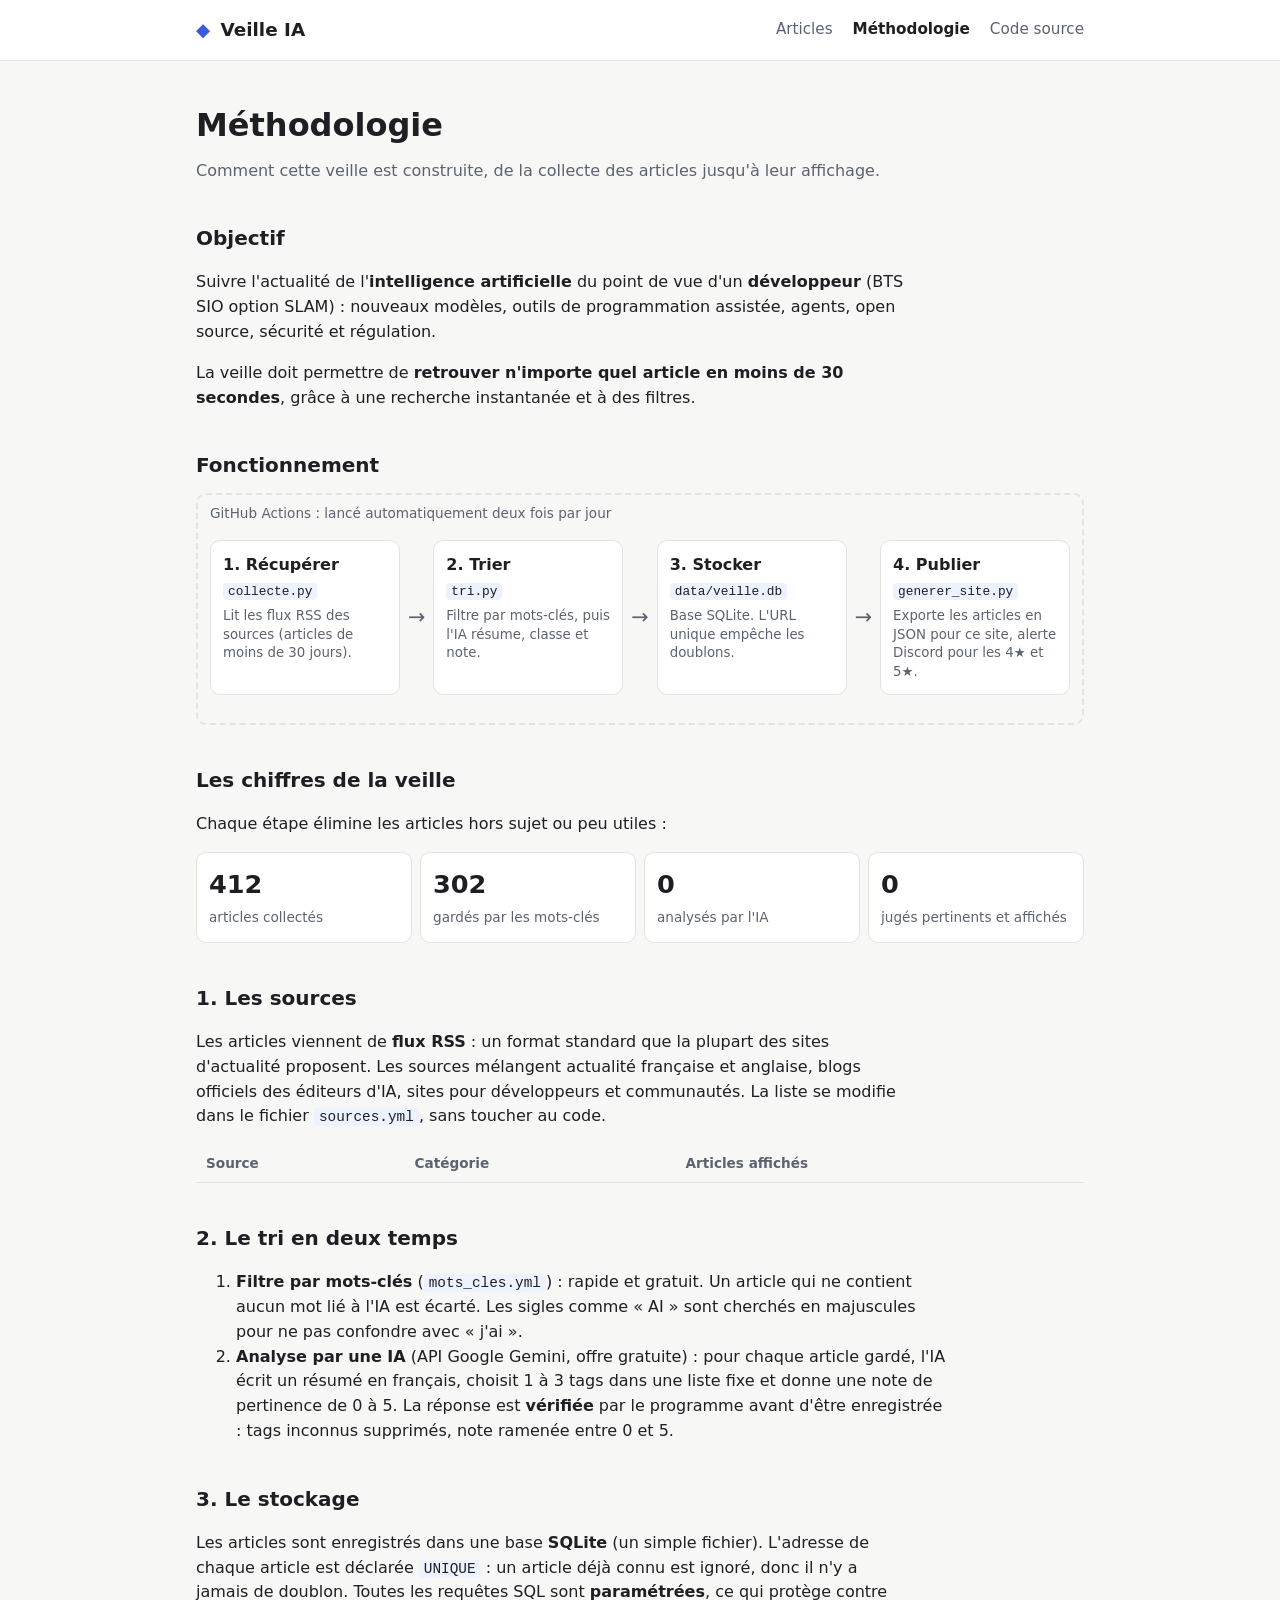
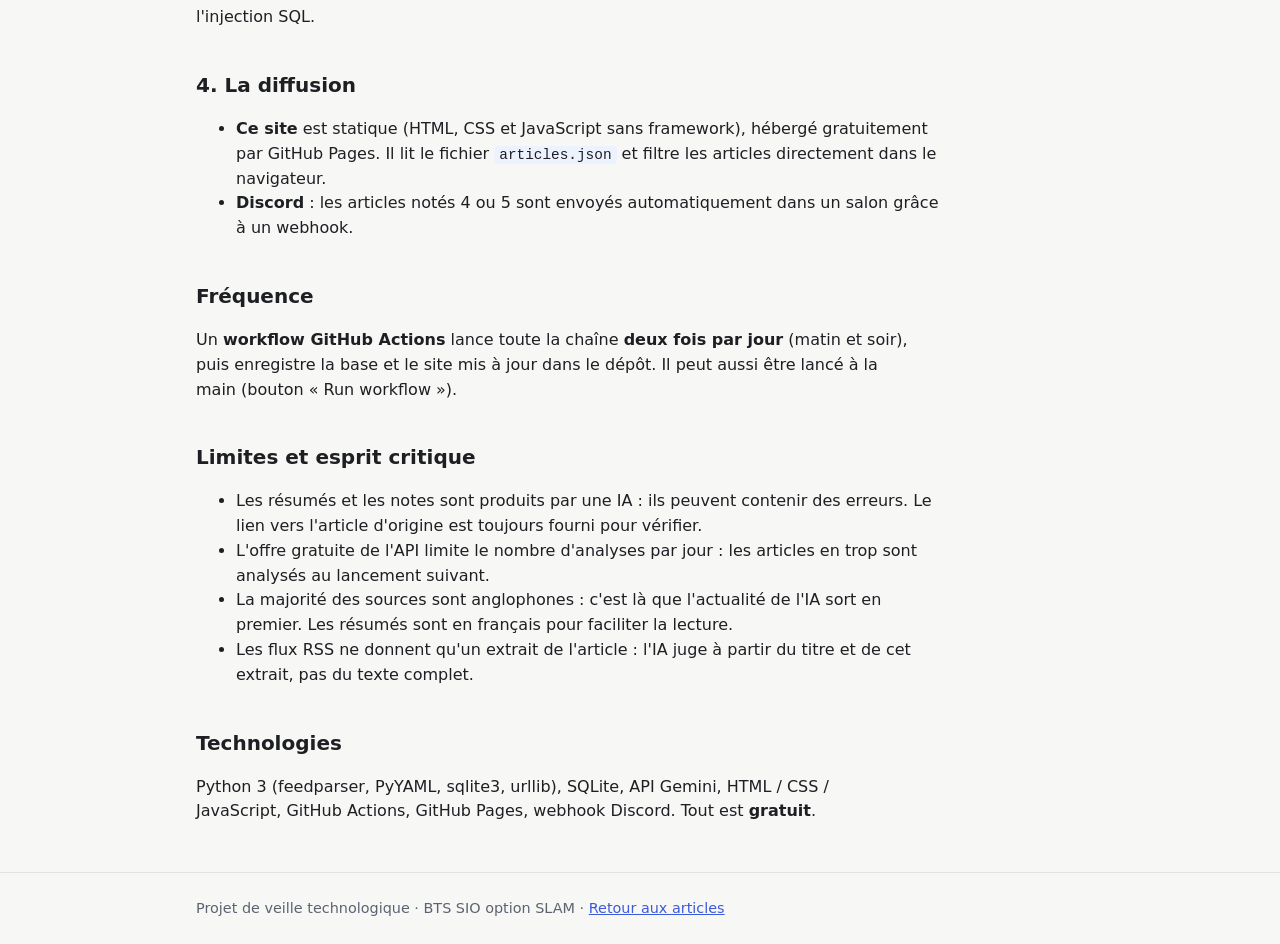
==== docs/methodologie.html @ b0c6fc41 "Étape 3 : site web statique avec recherche instantanée Co-Authored-By: Claude Opus 5.5 <noreply@anth" ====
<!DOCTYPE html>
<html lang="fr">
<head>
    <meta charset="utf-8">
    <meta name="viewport" content="width=device-width, initial-scale=1">
    <title>Méthodologie · Veille IA</title>
    <meta name="description" content="Comment fonctionne la veille IA : sources, tri, IA, automatisation.">
    <link rel="stylesheet" href="style.css">
</head>
<body>

    <header class="entete">
        <div class="conteneur entete-contenu">
            <a href="index.html" class="logo">
                <span class="logo-icone" aria-hidden="true">◆</span>
                Veille IA
            </a>
            <nav class="menu">
                <a href="index.html">Articles</a>
                <a href="methodologie.html" aria-current="page">Méthodologie</a>
                <a href="https://github.com/mohamed-ali-akir/veille-ia">Code source</a>
            </nav>
        </div>
    </header>

    <main class="conteneur page-texte">

        <h1>Méthodologie</h1>
        <p class="intro-texte">
            Comment cette veille est construite, de la collecte des articles jusqu'à leur affichage.
        </p>

        <!-- ========== OBJECTIF ========== -->
        <h2>Objectif</h2>
        <p>
            Suivre l'actualité de l'<strong>intelligence artificielle</strong> du point de vue
            d'un <strong>développeur</strong> (BTS SIO option SLAM) : nouveaux modèles, outils
            de programmation assistée, agents, open source, sécurité et régulation.
        </p>
        <p>
            La veille doit permettre de <strong>retrouver n'importe quel article en moins de
            30 secondes</strong>, grâce à une recherche instantanée et à des filtres.
        </p>

        <!-- ========== SCHÉMA ========== -->
        <h2>Fonctionnement</h2>
        <div class="schema-cadre">
            <div class="schema-cadre-titre">GitHub Actions : lancé automatiquement deux fois par jour</div>
            <div class="schema">
                <div class="schema-etape">
                    <strong>1. Récupérer</strong>
                    <code>collecte.py</code>
                    <small>Lit les flux RSS des sources (articles de moins de 30 jours).</small>
                </div>
                <div class="schema-fleche" aria-hidden="true">→</div>
                <div class="schema-etape">
                    <strong>2. Trier</strong>
                    <code>tri.py</code>
                    <small>Filtre par mots-clés, puis l'IA résume, classe et note.</small>
                </div>
                <div class="schema-fleche" aria-hidden="true">→</div>
                <div class="schema-etape">
                    <strong>3. Stocker</strong>
                    <code>data/veille.db</code>
                    <small>Base SQLite. L'URL unique empêche les doublons.</small>
                </div>
                <div class="schema-fleche" aria-hidden="true">→</div>
                <div class="schema-etape">
                    <strong>4. Publier</strong>
                    <code>generer_site.py</code>
                    <small>Exporte les articles en JSON pour ce site, alerte Discord pour les 4★ et 5★.</small>
                </div>
            </div>
        </div>

        <!-- ========== ENTONNOIR (rempli par le script en bas de page) ========== -->
        <h2>Les chiffres de la veille</h2>
        <p>Chaque étape élimine les articles hors sujet ou peu utiles :</p>
        <div class="entonnoir">
            <div><strong id="stat-collectes">–</strong><span>articles collectés</span></div>
            <div><strong id="stat-gardes">–</strong><span>gardés par les mots-clés</span></div>
            <div><strong id="stat-analyses">–</strong><span>analysés par l'IA</span></div>
            <div><strong id="stat-affiches">–</strong><span>jugés pertinents et affichés</span></div>
        </div>

        <!-- ========== DÉTAIL DES ÉTAPES ========== -->
        <h2>1. Les sources</h2>
        <p>
            Les articles viennent de <strong>flux RSS</strong> : un format standard que la
            plupart des sites d'actualité proposent. Les sources mélangent actualité française
            et anglaise, blogs officiels des éditeurs d'IA, sites pour développeurs et
            communautés. La liste se modifie dans le fichier <code>sources.yml</code>, sans
            toucher au code.
        </p>
        <div class="tableau-defilant">
            <table>
                <thead><tr><th>Source</th><th>Catégorie</th><th class="nombre">Articles affichés</th></tr></thead>
                <tbody id="tableau-sources"></tbody>
            </table>
        </div>

        <h2>2. Le tri en deux temps</h2>
        <ol>
            <li>
                <strong>Filtre par mots-clés</strong> (<code>mots_cles.yml</code>) : rapide et
                gratuit. Un article qui ne contient aucun mot lié à l'IA est écarté. Les sigles
                comme « AI » sont cherchés en majuscules pour ne pas confondre avec « j'ai ».
            </li>
            <li>
                <strong>Analyse par une IA</strong> (API Google Gemini, offre gratuite) : pour
                chaque article gardé, l'IA écrit un résumé en français, choisit 1 à 3 tags dans
                une liste fixe et donne une note de pertinence de 0 à 5. La réponse est
                <strong>vérifiée</strong> par le programme avant d'être enregistrée : tags
                inconnus supprimés, note ramenée entre 0 et 5.
            </li>
        </ol>

        <h2>3. Le stockage</h2>
        <p>
            Les articles sont enregistrés dans une base <strong>SQLite</strong> (un simple
            fichier). L'adresse de chaque article est déclarée <code>UNIQUE</code> : un article
            déjà connu est ignoré, donc il n'y a jamais de doublon. Toutes les requêtes SQL sont
            <strong>paramétrées</strong>, ce qui protège contre l'injection SQL.
        </p>

        <h2>4. La diffusion</h2>
        <ul>
            <li>
                <strong>Ce site</strong> est statique (HTML, CSS et JavaScript sans framework),
                hébergé gratuitement par GitHub Pages. Il lit le fichier
                <code>articles.json</code> et filtre les articles directement dans le navigateur.
            </li>
            <li>
                <strong>Discord</strong> : les articles notés 4 ou 5 sont envoyés
                automatiquement dans un salon grâce à un webhook.
            </li>
        </ul>

        <h2>Fréquence</h2>
        <p>
            Un <strong>workflow GitHub Actions</strong> lance toute la chaîne
            <strong>deux fois par jour</strong> (matin et soir), puis enregistre la base et le
            site mis à jour dans le dépôt. Il peut aussi être lancé à la main (bouton
            « Run workflow »).
        </p>

        <h2>Limites et esprit critique</h2>
        <ul>
            <li>
                Les résumés et les notes sont produits par une IA : ils peuvent contenir des
                erreurs. Le lien vers l'article d'origine est toujours fourni pour vérifier.
            </li>
            <li>
                L'offre gratuite de l'API limite le nombre d'analyses par jour : les articles en
                trop sont analysés au lancement suivant.
            </li>
            <li>
                La majorité des sources sont anglophones : c'est là que l'actualité de l'IA sort
                en premier. Les résumés sont en français pour faciliter la lecture.
            </li>
            <li>
                Les flux RSS ne donnent qu'un extrait de l'article : l'IA juge à partir du titre
                et de cet extrait, pas du texte complet.
            </li>
        </ul>

        <h2>Technologies</h2>
        <p>
            Python 3 (feedparser, PyYAML, sqlite3, urllib), SQLite, API Gemini, HTML / CSS /
            JavaScript, GitHub Actions, GitHub Pages, webhook Discord. Tout est
            <strong>gratuit</strong>.
        </p>

    </main>

    <footer class="pied">
        <div class="conteneur">
            Projet de veille technologique · BTS SIO option SLAM ·
            <a href="index.html">Retour aux articles</a>
        </div>
    </footer>

    <script>
        // Remplit les chiffres et le tableau des sources à partir de articles.json
        fetch("articles.json")
            .then(reponse => reponse.json())
            .then(donnees => {
                const stats = donnees.statistiques;
                document.getElementById("stat-collectes").textContent = stats.collectes;
                document.getElementById("stat-gardes").textContent = stats.gardes_mots_cles;
                document.getElementById("stat-analyses").textContent = stats.analyses_ia;
                document.getElementById("stat-affiches").textContent = stats.affiches;

                // Compte les articles affichés de chaque source
                const sources = {};
                for (const article of donnees.articles) {
                    if (!sources[article.source]) {
                        sources[article.source] = { categorie: article.categorie, nombre: 0 };
                    }
                    sources[article.source].nombre++;
                }

                const tableau = document.getElementById("tableau-sources");
                const noms = Object.keys(sources).sort((a, b) => sources[b].nombre - sources[a].nombre);
                for (const nom of noms) {
                    const ligne = document.createElement("tr");
                    for (const [texte, classe] of [[nom, ""], [sources[nom].categorie, ""], [sources[nom].nombre, "nombre"]]) {
                        const cellule = document.createElement("td");
                        cellule.textContent = texte;
                        cellule.className = classe;
                        ligne.appendChild(cellule);
                    }
                    tableau.appendChild(ligne);
                }
            });
    </script>
</body>
</html>
---- docs/style.css ----
/* =============================================================
   STYLE DU SITE DE VEILLE
   Les couleurs sont des "variables CSS" (--nom) définies une
   seule fois : le mode sombre n'a qu'à changer leurs valeurs.
   ============================================================= */

:root {
    --fond: #f7f7f5;
    --surface: #ffffff;
    --texte: #1d1f23;
    --texte-doux: #5c6370;
    --bordure: #e3e3df;
    --accent: #3b5bdb;
    --accent-doux: #edf2ff;
    --etoile: #e8590c;
    --marque: #fff3bf;
    --rayon: 10px;
    --ombre: 0 1px 2px rgba(0, 0, 0, 0.05);
}

/* Mode sombre automatique si l'ordinateur ou le téléphone est en sombre */
@media (prefers-color-scheme: dark) {
    :root {
        --fond: #141518;
        --surface: #1c1e22;
        --texte: #e8e9eb;
        --texte-doux: #9aa0aa;
        --bordure: #2c2f35;
        --accent: #8ea6ff;
        --accent-doux: #232a44;
        --etoile: #ff922b;
        --marque: #5c4a00;
        --ombre: none;
    }
}

* { box-sizing: border-box; }

body {
    margin: 0;
    background: var(--fond);
    color: var(--texte);
    font-family: system-ui, -apple-system, "Segoe UI", Roboto, sans-serif;
    font-size: 16px;
    line-height: 1.55;
}

a { color: var(--accent); }

.conteneur {
    max-width: 920px;
    margin: 0 auto;
    padding: 0 16px;
}

/* ---------- En-tête ---------- */

.entete {
    background: var(--surface);
    border-bottom: 1px solid var(--bordure);
}

.entete-contenu {
    display: flex;
    align-items: center;
    justify-content: space-between;
    flex-wrap: wrap;
    gap: 8px 24px;
    min-height: 60px;
}

.logo {
    font-weight: 700;
    font-size: 1.15rem;
    color: var(--texte);
    text-decoration: none;
}

.logo-icone { color: var(--accent); margin-right: 4px; }

.menu { display: flex; gap: 20px; flex-wrap: wrap; }

.menu a {
    color: var(--texte-doux);
    text-decoration: none;
    font-size: 0.95rem;
    padding: 6px 0;
}

.menu a:hover, .menu a[aria-current="page"] { color: var(--texte); }
.menu a[aria-current="page"] { font-weight: 600; }

/* ---------- Présentation ---------- */

.intro { padding: 40px 0 8px; }

.intro h1 {
    font-size: clamp(1.5rem, 4vw, 2.1rem);
    line-height: 1.2;
    margin: 0 0 10px;
    letter-spacing: -0.01em;
    max-width: 22ch;
}

.intro-texte { color: var(--texte-doux); margin: 0; }
.infos-maj { display: block; font-size: 0.9rem; margin-top: 4px; }

/* ---------- Recherche ---------- */

.recherche { padding: 24px 0 8px; }

.barre { position: relative; }

.barre input {
    width: 100%;
    font: inherit;
    font-size: 1.15rem;
    padding: 14px 48px 14px 46px;
    border: 2px solid var(--bordure);
    border-radius: var(--rayon);
    background: var(--surface);
    color: var(--texte);
    outline: none;
    transition: border-color 0.15s;
}

.barre input:focus { border-color: var(--accent); }

/* On cache le raccourci "/" dès que du texte est tapé */
.barre input:not(:placeholder-shown) + .barre-raccourci { display: none; }

.barre-loupe {
    position: absolute;
    left: 16px;
    top: 50%;
    transform: translateY(-50%);
    font-size: 1.4rem;
    color: var(--texte-doux);
    pointer-events: none;
}

.barre-raccourci {
    position: absolute;
    right: 14px;
    top: 50%;
    transform: translateY(-50%);
    font-family: inherit;
    font-size: 0.8rem;
    color: var(--texte-doux);
    border: 1px solid var(--bordure);
    border-radius: 5px;
    padding: 1px 7px;
}

.filtres {
    display: grid;
    grid-template-columns: repeat(4, minmax(0, 1fr));
    gap: 12px;
    margin-top: 14px;
}

.filtres label {
    display: flex;
    flex-direction: column;
    gap: 4px;
    font-size: 0.8rem;
    color: var(--texte-doux);
}

.filtres select {
    font: inherit;
    font-size: 0.95rem;
    padding: 8px 10px;
    border: 1px solid var(--bordure);
    border-radius: 8px;
    background: var(--surface);
    color: var(--texte);
    width: 100%;
}

/* ---------- Tags ---------- */

.tags-filtre {
    display: flex;
    flex-wrap: wrap;
    gap: 8px;
    margin-top: 16px;
}

.tag {
    font: inherit;
    font-size: 0.82rem;
    padding: 3px 11px;
    border-radius: 999px;
    border: 1px solid var(--bordure);
    background: var(--surface);
    color: var(--texte);
    cursor: pointer;
    white-space: nowrap;
}

.tag:hover { border-color: var(--accent); }

.tag[aria-pressed="true"] {
    background: var(--accent);
    border-color: var(--accent);
    color: var(--surface);
}

.tag-nombre { opacity: 0.6; margin-left: 4px; }

/* ---------- Titres de section ---------- */

.titre-section {
    font-size: 0.85rem;
    text-transform: uppercase;
    letter-spacing: 0.06em;
    color: var(--texte-doux);
    margin: 0;
}

.resultats-entete {
    display: flex;
    align-items: baseline;
    justify-content: space-between;
    margin: 28px 0 12px;
}

.lien-bouton {
    font: inherit;
    font-size: 0.9rem;
    background: none;
    border: none;
    color: var(--accent);
    cursor: pointer;
    padding: 0;
}

/* ---------- À la une ---------- */

.a-la-une { margin-top: 28px; }
.a-la-une .titre-section { margin-bottom: 12px; }

.grille-une {
    display: grid;
    grid-template-columns: repeat(auto-fit, minmax(260px, 1fr));
    gap: 12px;
}

.grille-une .article { border-top: 3px solid var(--etoile); }
.grille-une .article-resume { display: -webkit-box; -webkit-line-clamp: 4; -webkit-box-orient: vertical; overflow: hidden; }

/* ---------- Articles ---------- */

.liste { display: flex; flex-direction: column; gap: 12px; }

.article {
    background: var(--surface);
    border: 1px solid var(--bordure);
    border-radius: var(--rayon);
    padding: 16px 18px;
    box-shadow: var(--ombre);
}

.article-meta {
    display: flex;
    flex-wrap: wrap;
    align-items: center;
    gap: 4px 10px;
    font-size: 0.85rem;
    color: var(--texte-doux);
}

.etoiles { color: var(--etoile); letter-spacing: 1px; }

.badge-nouveau {
    font-size: 0.72rem;
    font-weight: 700;
    text-transform: uppercase;
    letter-spacing: 0.04em;
    color: var(--accent);
    background: var(--accent-doux);
    padding: 1px 7px;
    border-radius: 4px;
}

.article-titre {
    font-size: 1.1rem;
    line-height: 1.35;
    margin: 6px 0 6px;
}

.article-titre a { color: var(--texte); text-decoration: none; }
.article-titre a:hover { color: var(--accent); text-decoration: underline; }

.article-resume { margin: 0 0 10px; color: var(--texte); }

.article-tags { display: flex; flex-wrap: wrap; gap: 6px; }
.article-tags .tag { font-size: 0.76rem; padding: 1px 9px; }

mark { background: var(--marque); color: inherit; border-radius: 2px; padding: 0 1px; }

.vide {
    text-align: center;
    color: var(--texte-doux);
    padding: 40px 16px;
    border: 1px dashed var(--bordure);
    border-radius: var(--rayon);
}

.bouton-plus {
    display: block;
    width: 100%;
    margin: 16px 0 0;
    padding: 12px;
    font: inherit;
    border: 1px solid var(--bordure);
    border-radius: var(--rayon);
    background: var(--surface);
    color: var(--texte);
    cursor: pointer;
}

.bouton-plus:hover { border-color: var(--accent); }

/* ---------- Pied de page ---------- */

.pied {
    margin-top: 48px;
    padding: 24px 0;
    border-top: 1px solid var(--bordure);
    color: var(--texte-doux);
    font-size: 0.9rem;
}

/* ---------- Page Méthodologie ---------- */

.page-texte h1 { font-size: clamp(1.5rem, 4vw, 2rem); margin: 40px 0 8px; }
.page-texte h2 { font-size: 1.25rem; margin: 40px 0 12px; }
.page-texte p, .page-texte li { max-width: 70ch; }
.page-texte code { background: var(--accent-doux); padding: 1px 5px; border-radius: 4px; font-size: 0.9em; }

.schema {
    display: flex;
    flex-wrap: wrap;
    align-items: stretch;
    gap: 8px;
    margin: 16px 0;
}

.schema-etape {
    flex: 1 1 140px;
    background: var(--surface);
    border: 1px solid var(--bordure);
    border-radius: var(--rayon);
    padding: 12px;
}

.schema-etape strong { display: block; }
.schema-etape code { font-size: 0.8rem; }
.schema-etape small { display: block; color: var(--texte-doux); margin-top: 4px; line-height: 1.4; }
.schema-fleche { align-self: center; color: var(--texte-doux); font-size: 1.3rem; }

.schema-cadre {
    border: 2px dashed var(--bordure);
    border-radius: var(--rayon);
    padding: 8px 12px 12px;
}

.schema-cadre-titre { font-size: 0.85rem; color: var(--texte-doux); }

.entonnoir { display: grid; grid-template-columns: repeat(4, 1fr); gap: 8px; margin: 16px 0; }

.entonnoir div {
    background: var(--surface);
    border: 1px solid var(--bordure);
    border-radius: var(--rayon);
    padding: 12px;
}

.entonnoir strong { display: block; font-size: 1.6rem; font-variant-numeric: tabular-nums; }
.entonnoir span { font-size: 0.85rem; color: var(--texte-doux); }

table { width: 100%; border-collapse: collapse; font-size: 0.95rem; }
th, td { text-align: left; padding: 8px 10px; border-bottom: 1px solid var(--bordure); }
th { color: var(--texte-doux); font-weight: 600; font-size: 0.85rem; }
td.nombre { text-align: right; font-variant-numeric: tabular-nums; }
.tableau-defilant { overflow-x: auto; }

/* ---------- Téléphone ---------- */

@media (max-width: 640px) {
    .filtres { grid-template-columns: repeat(2, minmax(0, 1fr)); }
    .barre-raccourci { display: none; }
    .barre input { padding-right: 16px; }
    .entonnoir { grid-template-columns: 1fr 1fr; }
    .schema { flex-direction: column; }
    .schema-fleche { transform: rotate(90deg); }
}
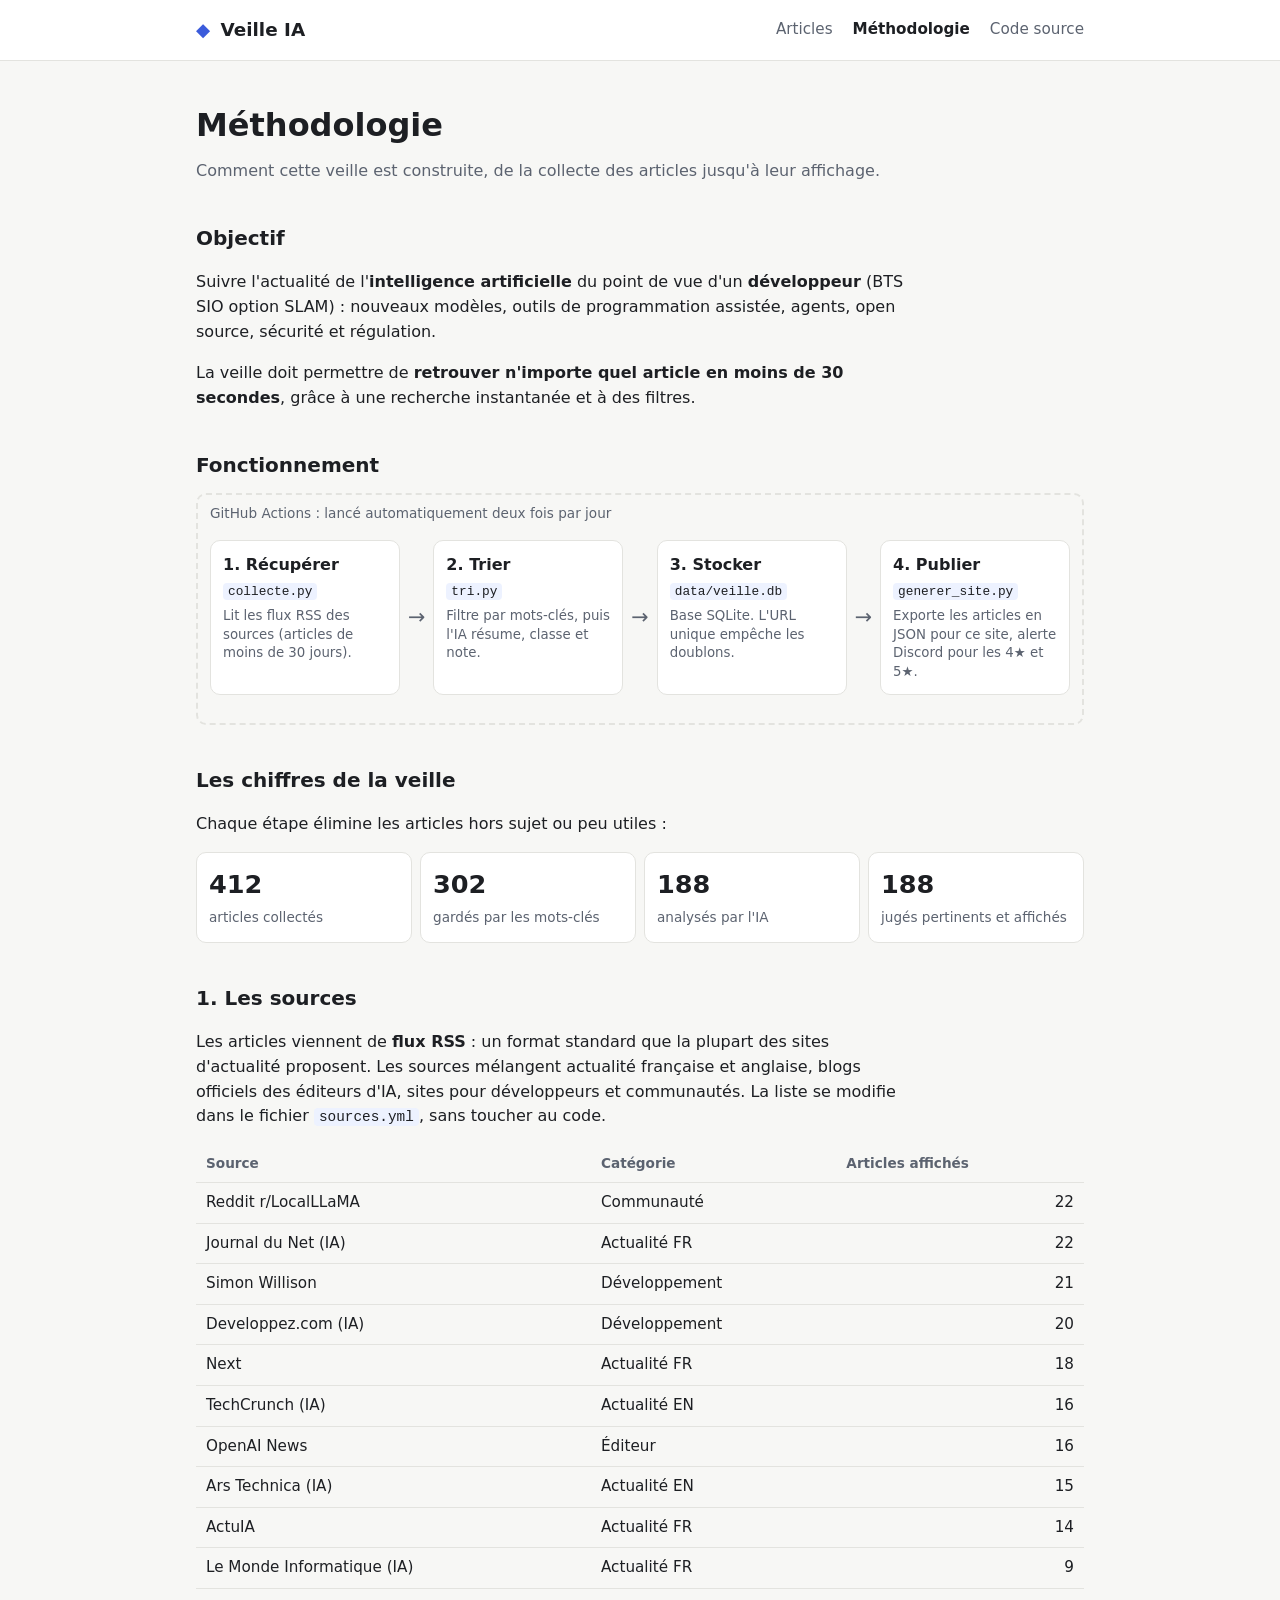
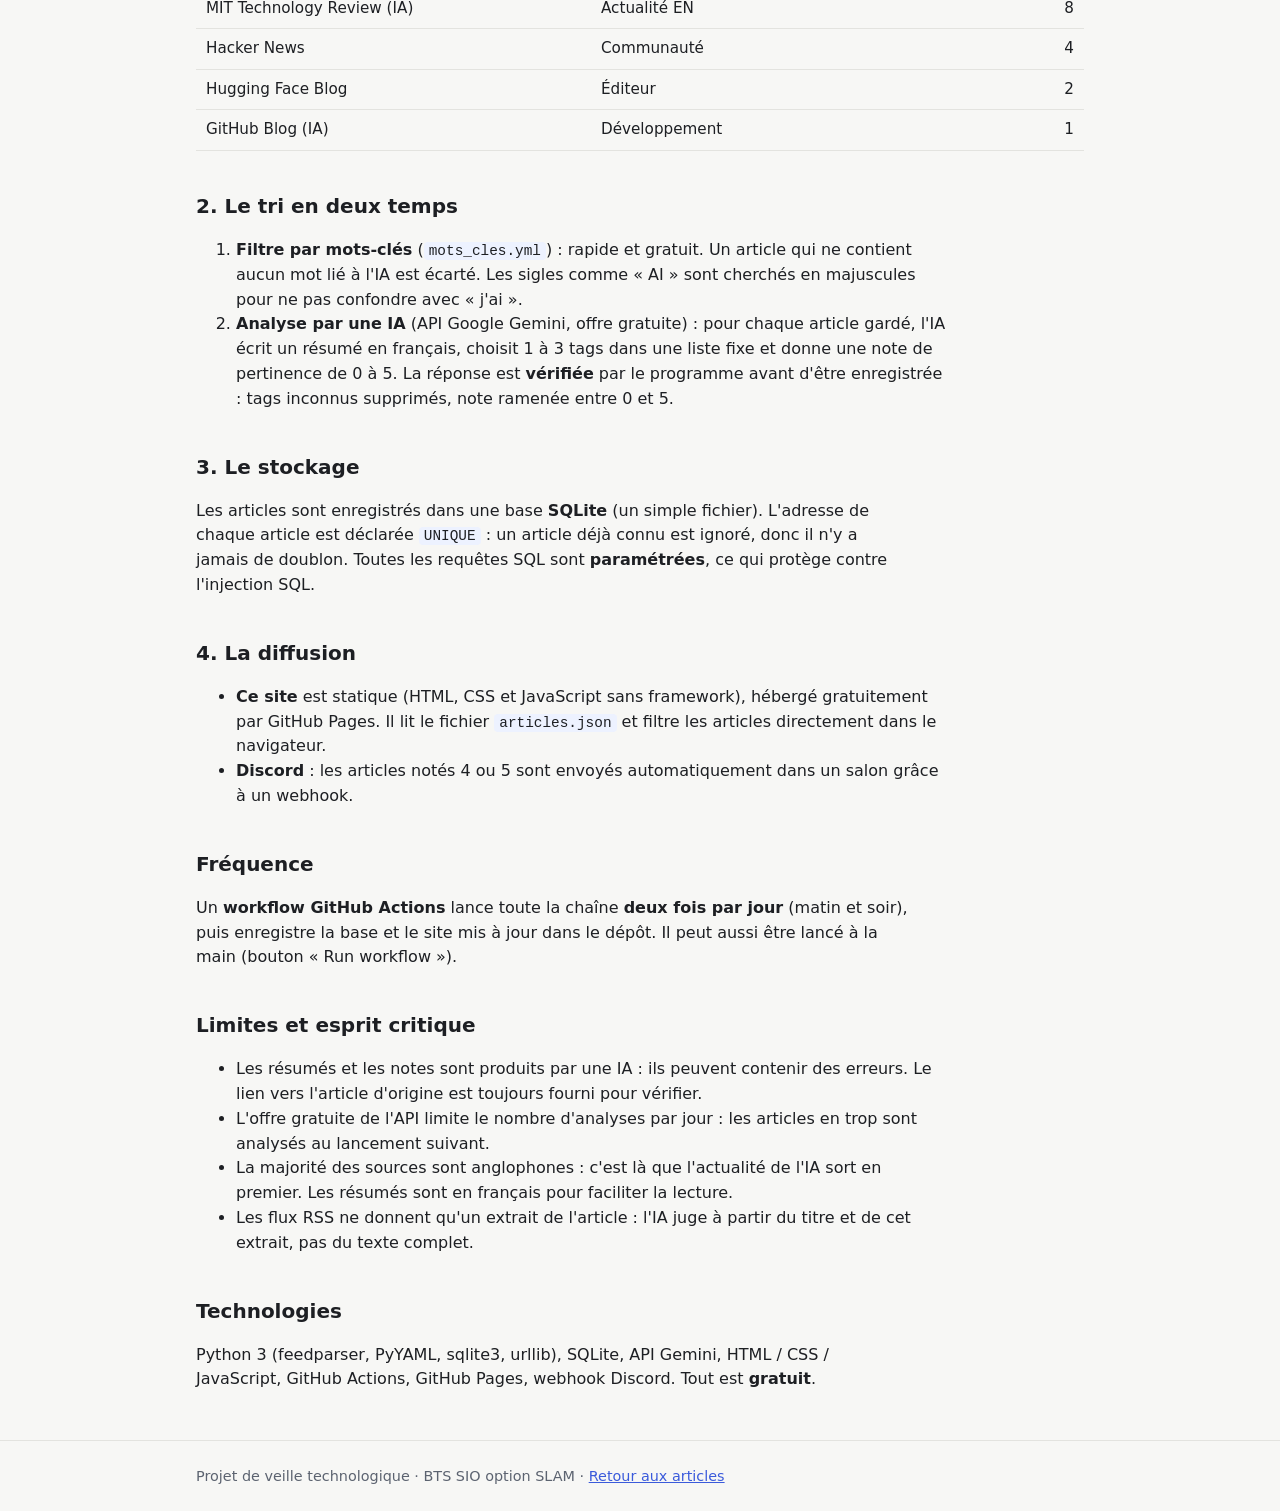
==== commit 53a16ce1: "Site : toujours charger la dernière version de articles.json Co-Authored-By: Claude Opus 5.5 <norepl" ====
--- a/docs/methodologie.html
+++ b/docs/methodologie.html
@@ -182,7 +182,7 @@
 
     <script>
         // Remplit les chiffres et le tableau des sources à partir de articles.json
-        fetch("articles.json")
+        fetch("articles.json", { cache: "no-cache" })
             .then(reponse => reponse.json())
             .then(donnees => {
                 const stats = donnees.statistiques;
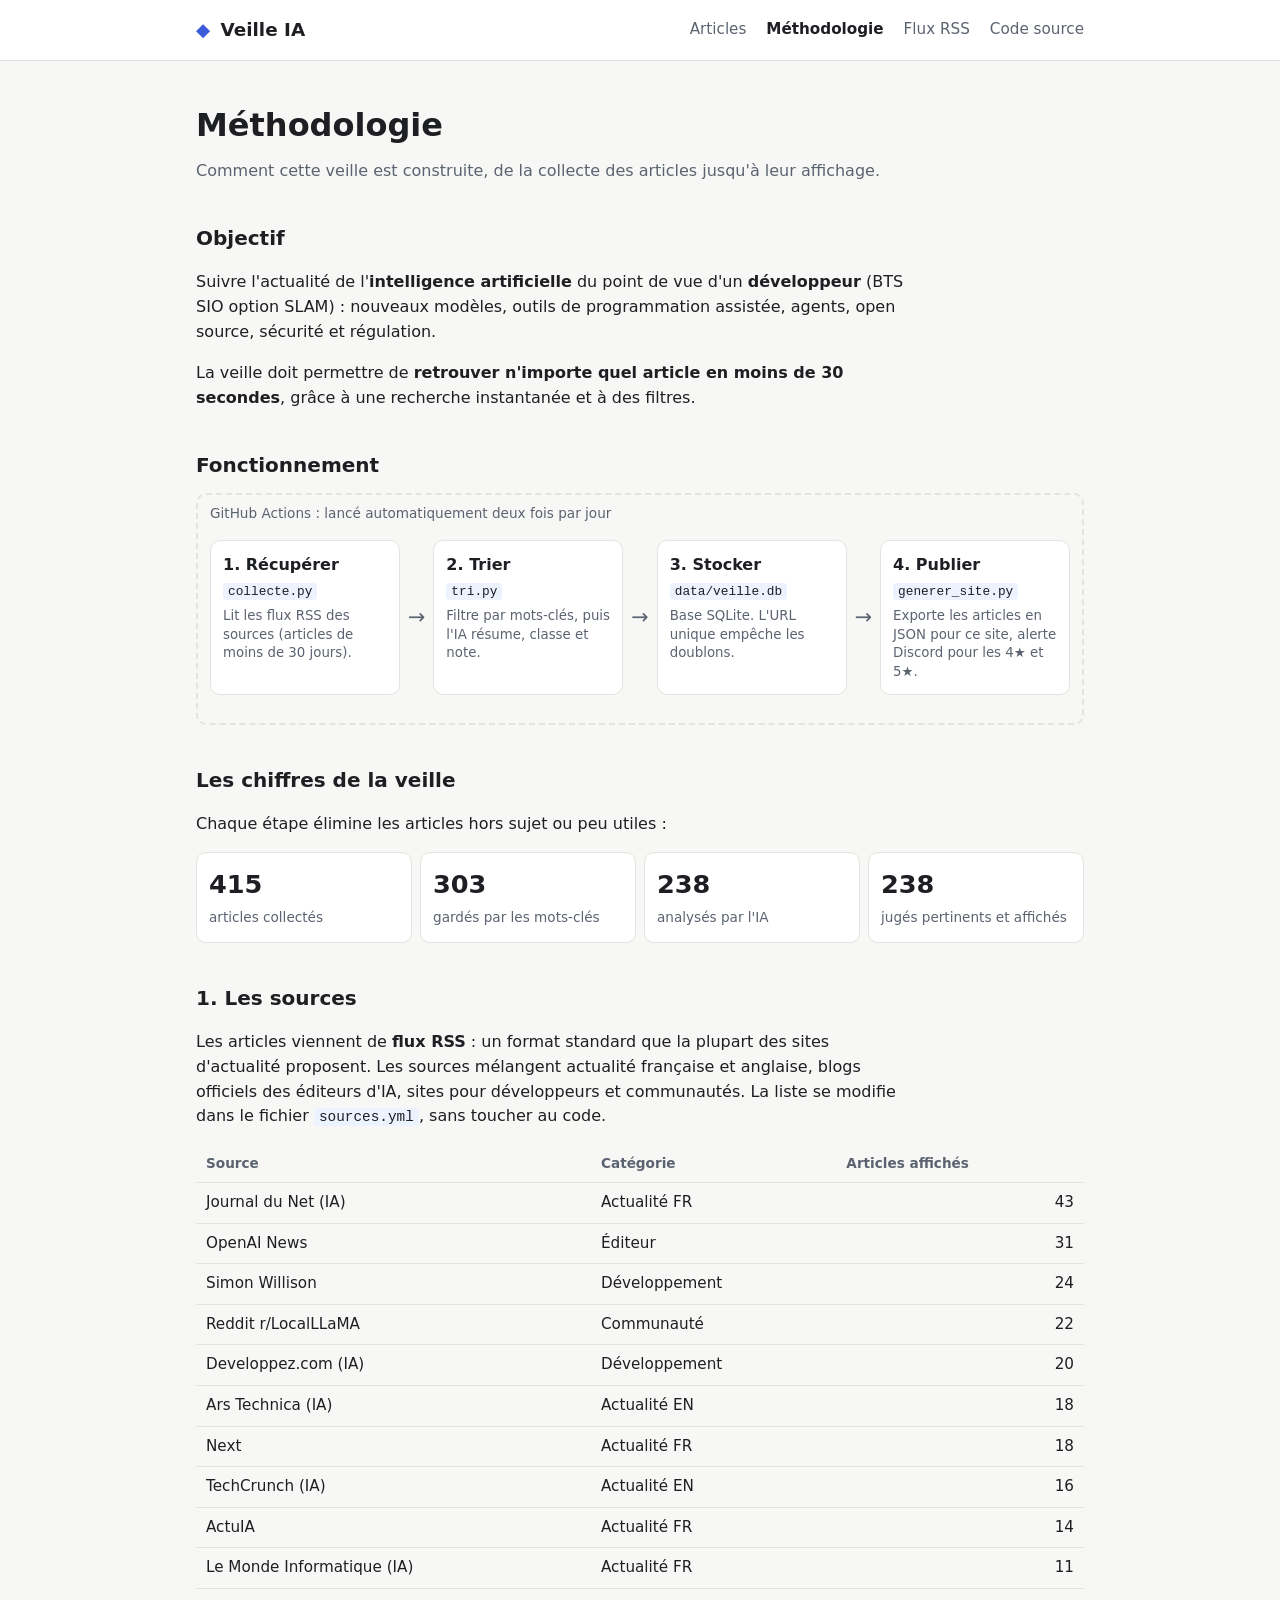
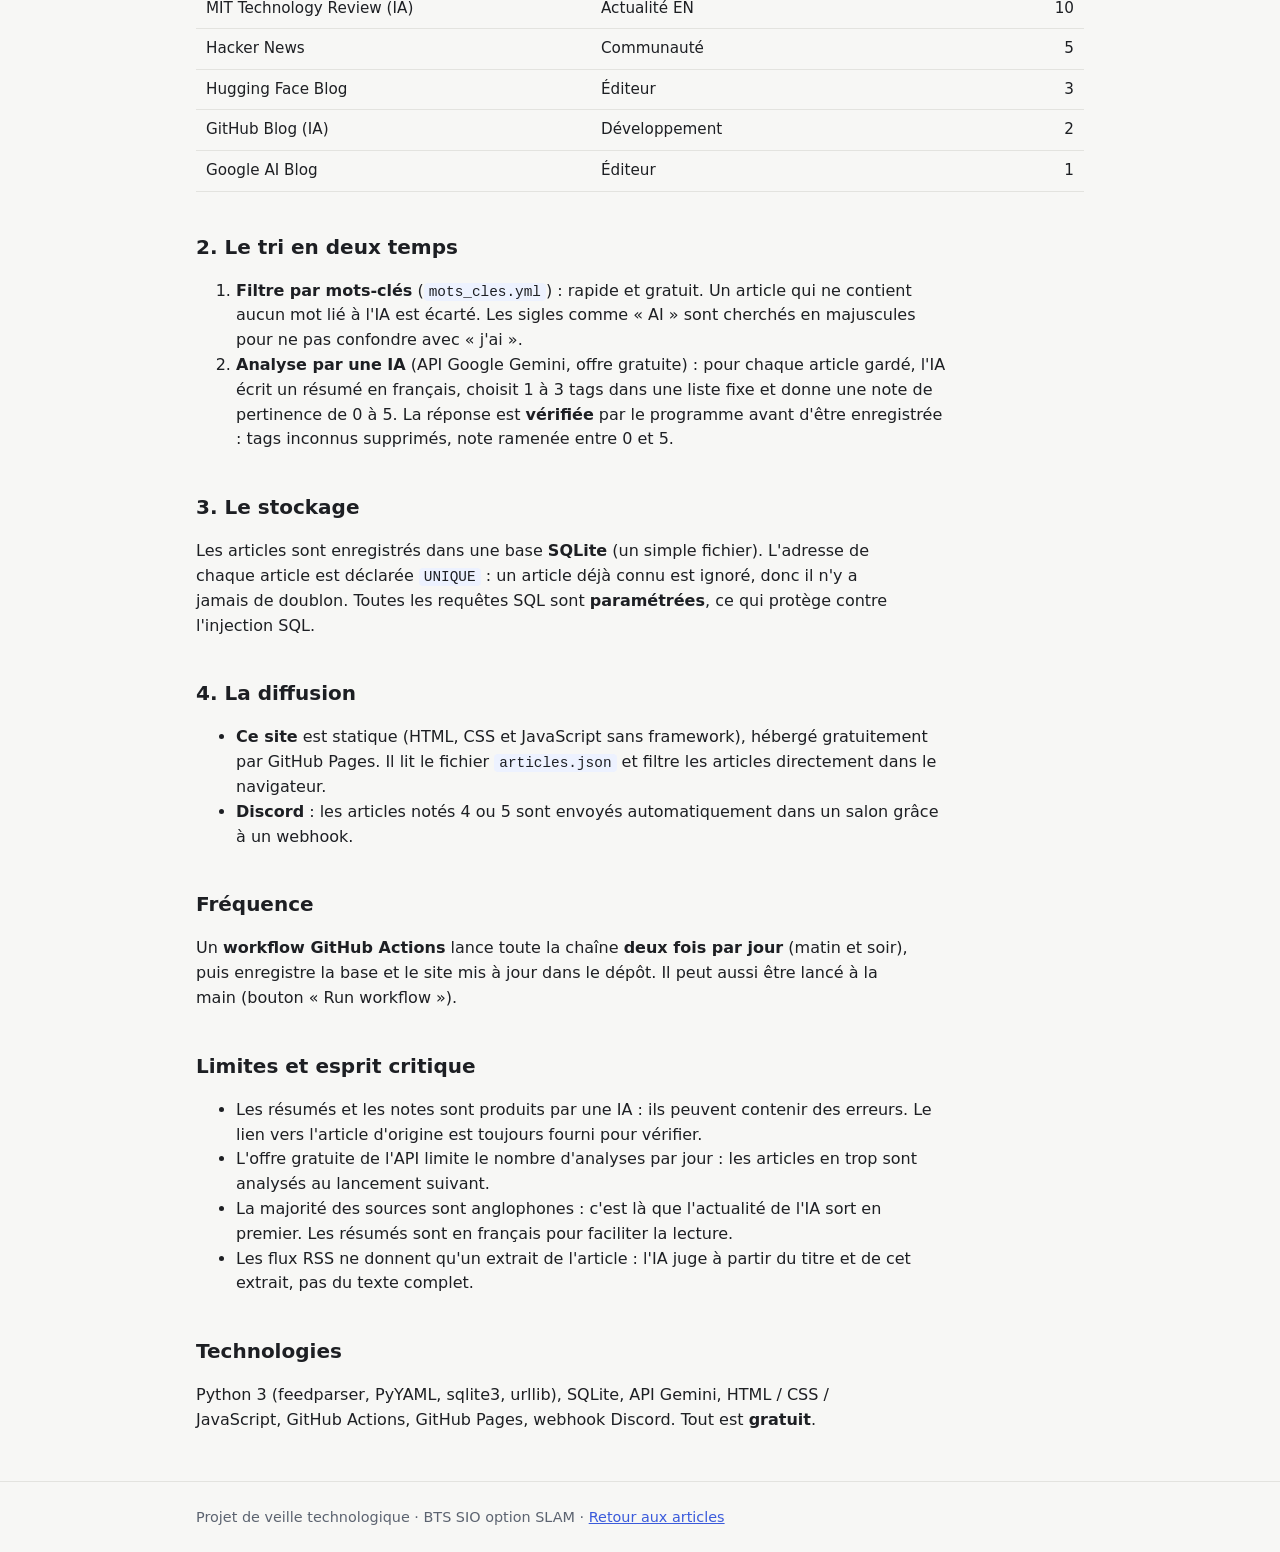
==== commit 217bede0: "La veille publie son propre flux RSS (docs/flux.xml, articles 4-5★) Co-Authored-By: Claude Opus 5.5 " ====
--- a/docs/methodologie.html
+++ b/docs/methodologie.html
@@ -6,6 +6,8 @@
     <title>Méthodologie · Veille IA</title>
     <meta name="description" content="Comment fonctionne la veille IA : sources, tri, IA, automatisation.">
     <link rel="stylesheet" href="style.css">
+    <!-- Permet aux lecteurs RSS de trouver le flux automatiquement -->
+    <link rel="alternate" type="application/rss+xml" title="Veille IA : articles importants" href="flux.xml">
 </head>
 <body>
 
@@ -18,6 +20,7 @@
             <nav class="menu">
                 <a href="index.html">Articles</a>
                 <a href="methodologie.html" aria-current="page">Méthodologie</a>
+                <a href="flux.xml" title="Suivre les articles 4 et 5 étoiles dans un lecteur RSS">Flux RSS</a>
                 <a href="https://github.com/mohamed-ali-akir/veille-ia">Code source</a>
             </nav>
         </div>
--- a/docs/style.css
+++ b/docs/style.css
@@ -36,6 +36,9 @@
 
 * { box-sizing: border-box; }
 
+/* Un élément avec l'attribut "hidden" reste caché, même si une règle CSS lui donne un display */
+[hidden] { display: none !important; }
+
 body {
     margin: 0;
     background: var(--fond);
@@ -296,6 +299,11 @@
 .article-resume { margin: 0 0 10px; color: var(--texte); }
 
 .article-tags { display: flex; flex-wrap: wrap; gap: 6px; }
+
+/* "Pourquoi cette note ?" */
+.justification { margin: -4px 0 10px; font-size: 0.88rem; color: var(--texte-doux); }
+.justification summary { cursor: pointer; width: fit-content; color: var(--accent); }
+.justification p { margin: 4px 0 0; padding-left: 10px; border-left: 2px solid var(--bordure); }
 .article-tags .tag { font-size: 0.76rem; padding: 1px 9px; }
 
 mark { background: var(--marque); color: inherit; border-radius: 2px; padding: 0 1px; }
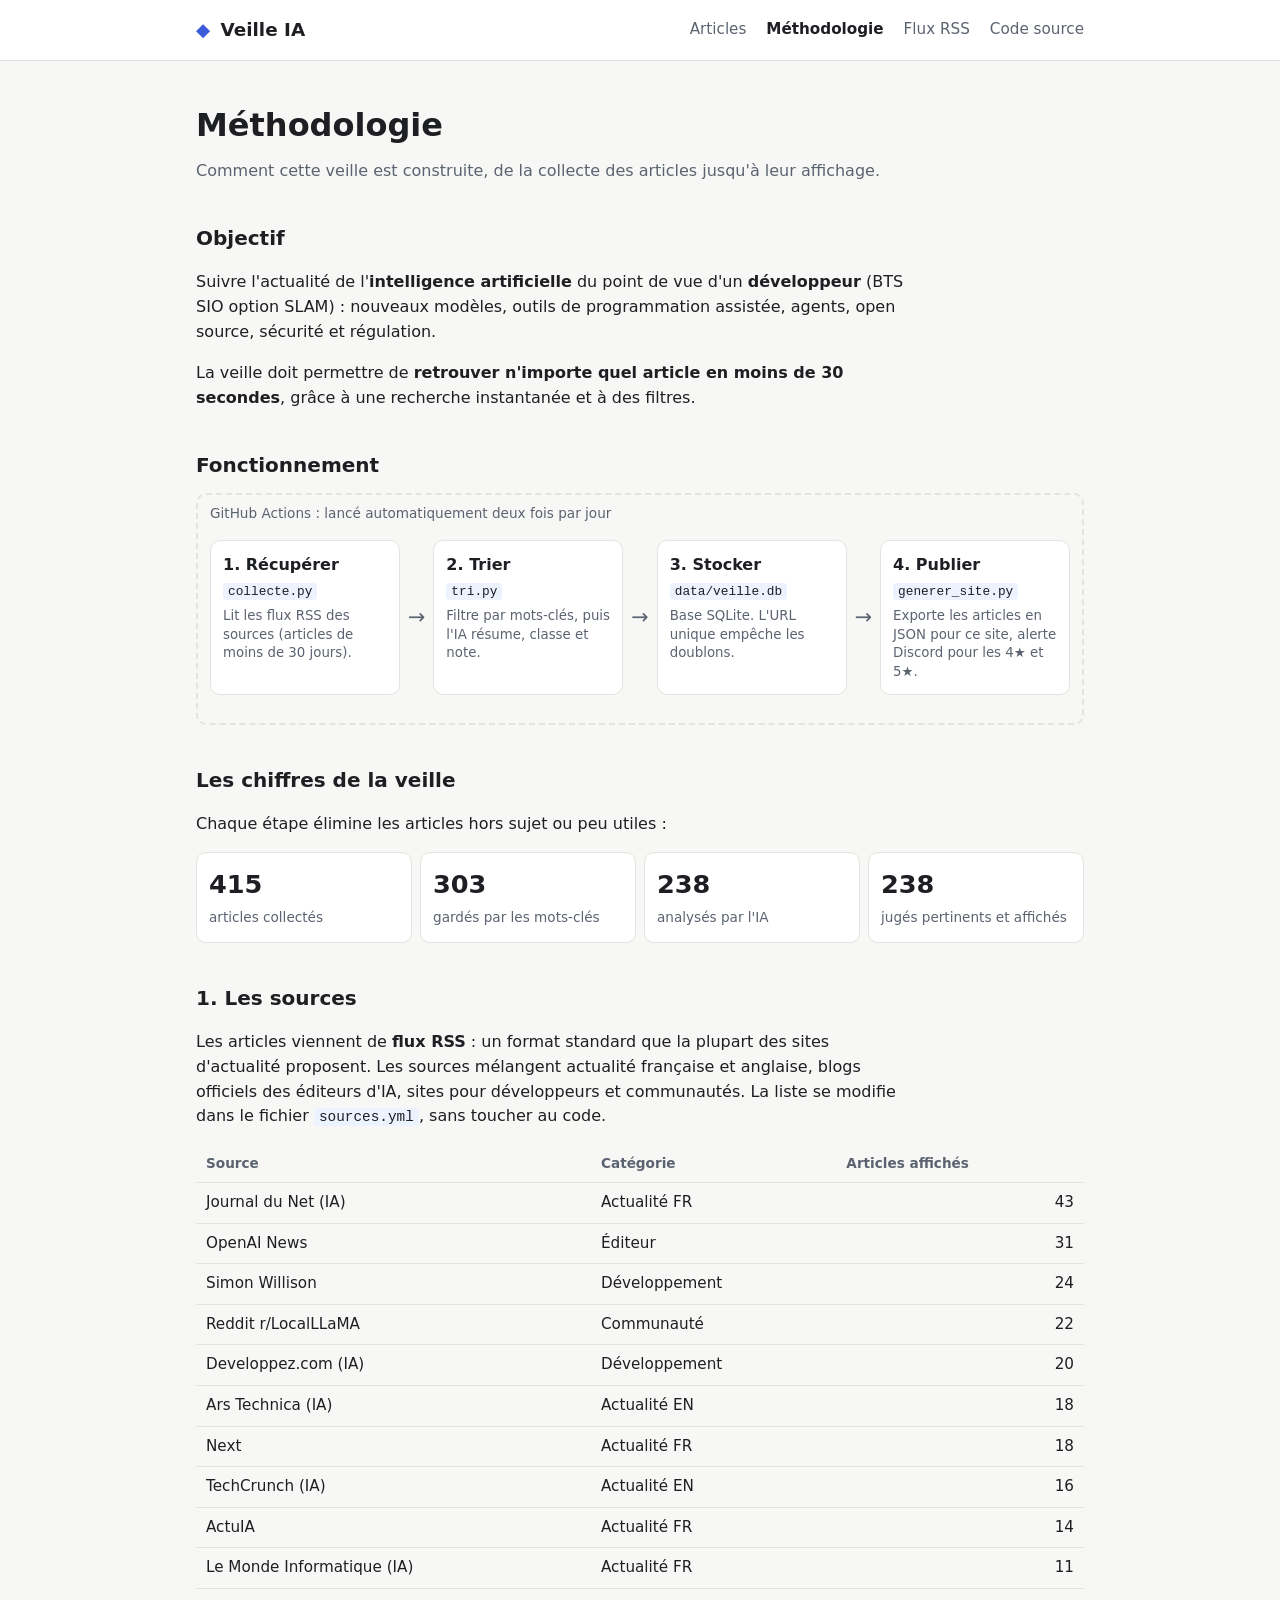
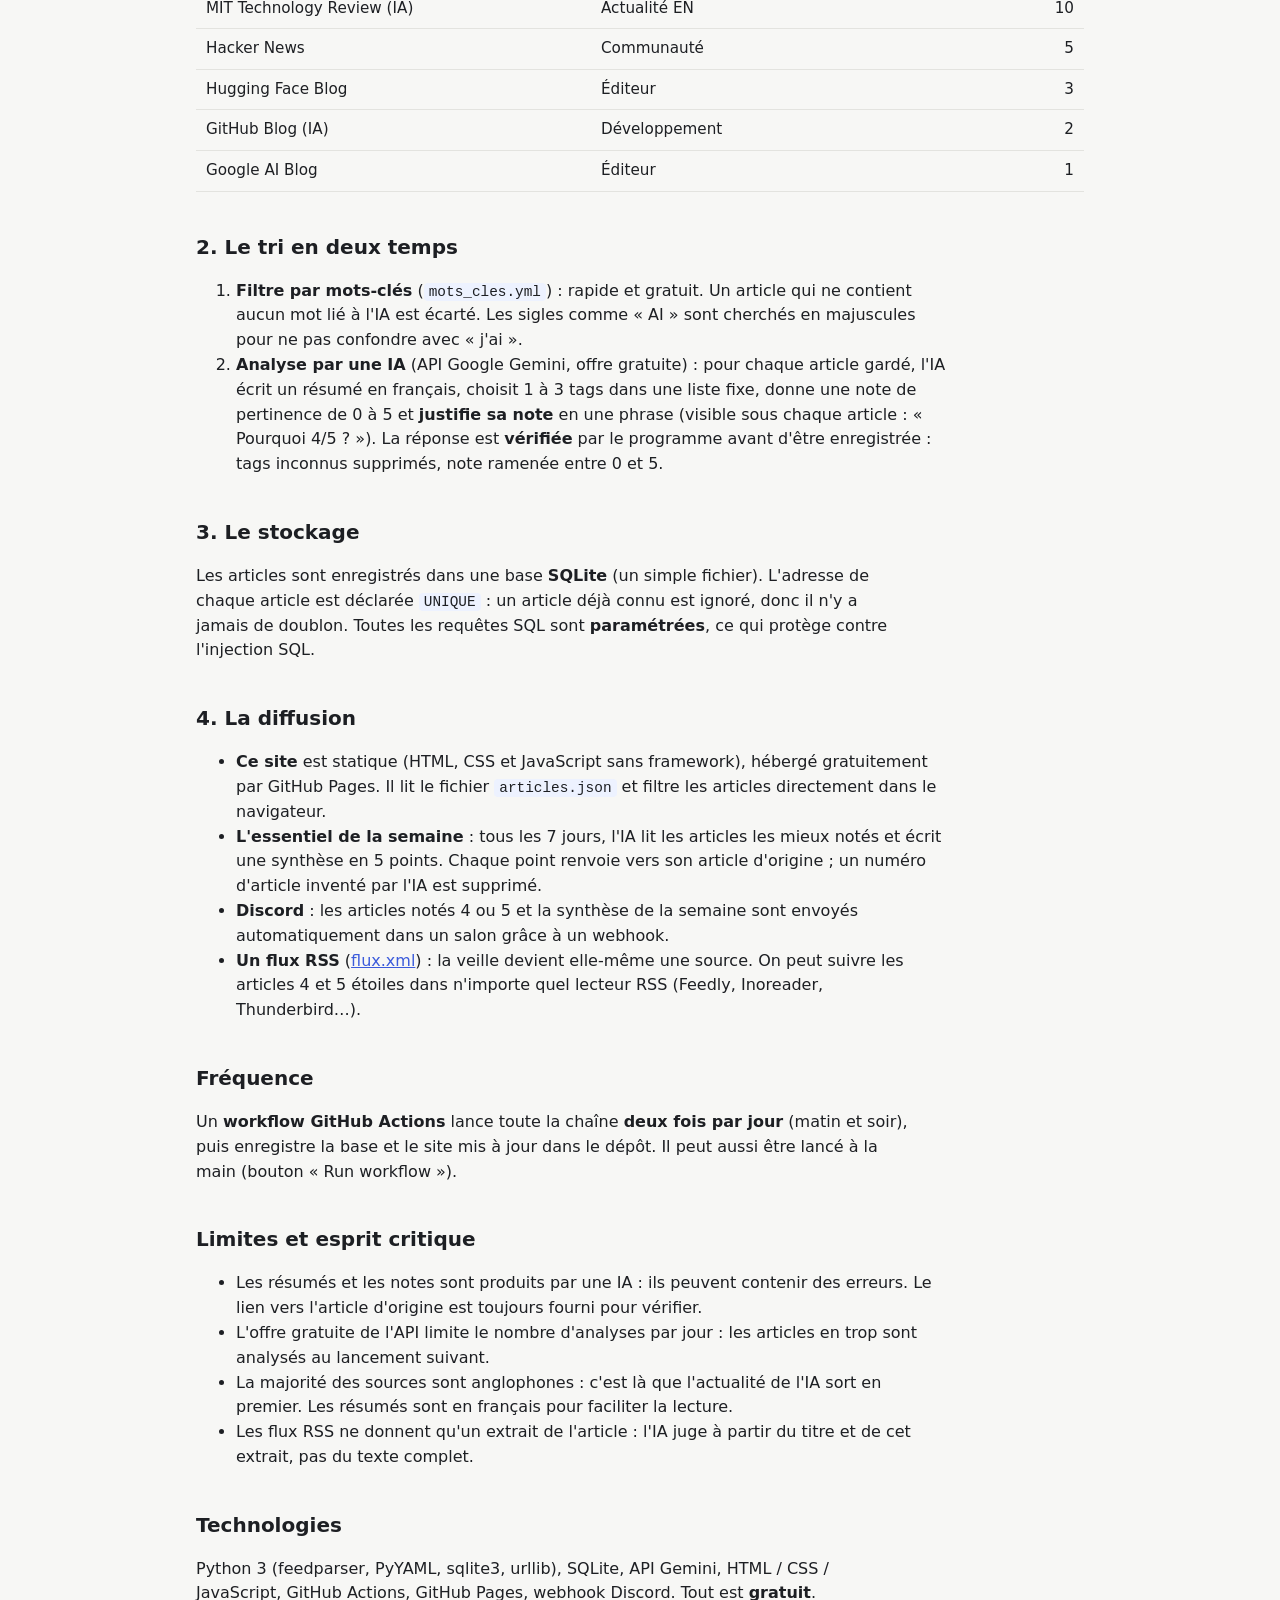
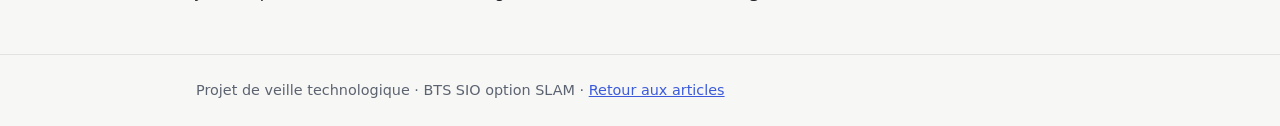
==== commit 67a4aa99: "Documentation : justification, flux RSS et essentiel de la semaine Co-Authored-By: Claude Opus 5.5 <" ====
--- a/docs/methodologie.html
+++ b/docs/methodologie.html
@@ -112,9 +112,10 @@
             <li>
                 <strong>Analyse par une IA</strong> (API Google Gemini, offre gratuite) : pour
                 chaque article gardé, l'IA écrit un résumé en français, choisit 1 à 3 tags dans
-                une liste fixe et donne une note de pertinence de 0 à 5. La réponse est
-                <strong>vérifiée</strong> par le programme avant d'être enregistrée : tags
-                inconnus supprimés, note ramenée entre 0 et 5.
+                une liste fixe, donne une note de pertinence de 0 à 5 et
+                <strong>justifie sa note</strong> en une phrase (visible sous chaque article :
+                « Pourquoi 4/5 ? »). La réponse est <strong>vérifiée</strong> par le programme
+                avant d'être enregistrée : tags inconnus supprimés, note ramenée entre 0 et 5.
             </li>
         </ol>
 
@@ -134,8 +135,18 @@
                 <code>articles.json</code> et filtre les articles directement dans le navigateur.
             </li>
             <li>
-                <strong>Discord</strong> : les articles notés 4 ou 5 sont envoyés
-                automatiquement dans un salon grâce à un webhook.
+                <strong>L'essentiel de la semaine</strong> : tous les 7 jours, l'IA lit les
+                articles les mieux notés et écrit une synthèse en 5 points. Chaque point renvoie
+                vers son article d'origine ; un numéro d'article inventé par l'IA est supprimé.
+            </li>
+            <li>
+                <strong>Discord</strong> : les articles notés 4 ou 5 et la synthèse de la
+                semaine sont envoyés automatiquement dans un salon grâce à un webhook.
+            </li>
+            <li>
+                <strong>Un flux RSS</strong> (<a href="flux.xml">flux.xml</a>) : la veille
+                devient elle-même une source. On peut suivre les articles 4 et 5 étoiles dans
+                n'importe quel lecteur RSS (Feedly, Inoreader, Thunderbird…).
             </li>
         </ul>
 
--- a/docs/style.css
+++ b/docs/style.css
@@ -239,6 +239,24 @@
     padding: 0;
 }
 
+/* ---------- L'essentiel de la semaine ---------- */
+
+.essentiel {
+    margin-top: 28px;
+    background: var(--accent-doux);
+    border-left: 4px solid var(--accent);
+    border-radius: var(--rayon);
+    padding: 16px 20px;
+}
+
+.essentiel-entete { display: flex; flex-wrap: wrap; align-items: baseline; gap: 4px 12px; }
+.essentiel-periode { font-size: 0.85rem; color: var(--texte-doux); }
+.essentiel-intro { font-weight: 600; margin: 10px 0 8px; }
+.essentiel-points { margin: 0; padding-left: 22px; }
+.essentiel-points li { margin-bottom: 8px; }
+.essentiel-source { font-size: 0.85rem; white-space: nowrap; }
+.essentiel-avertissement { font-size: 0.8rem; color: var(--texte-doux); margin: 8px 0 0; }
+
 /* ---------- À la une ---------- */
 
 .a-la-une { margin-top: 28px; }
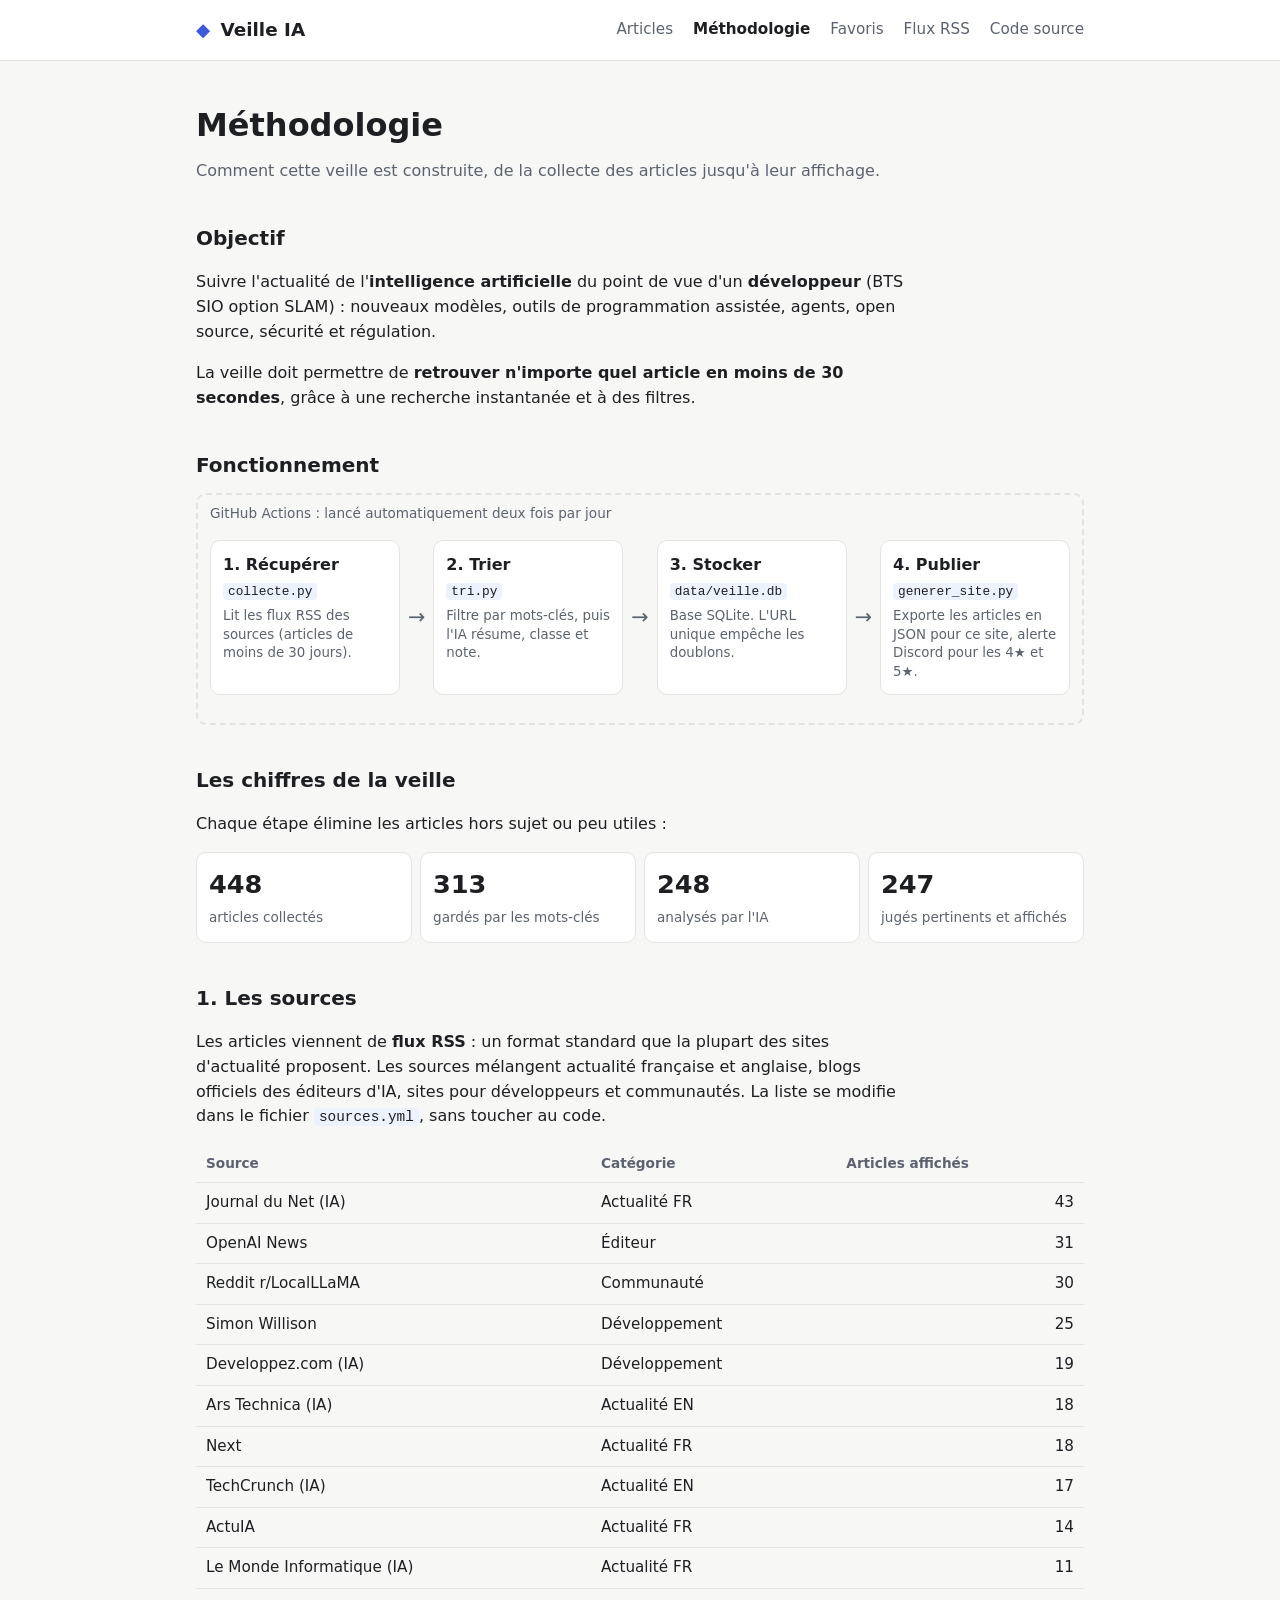
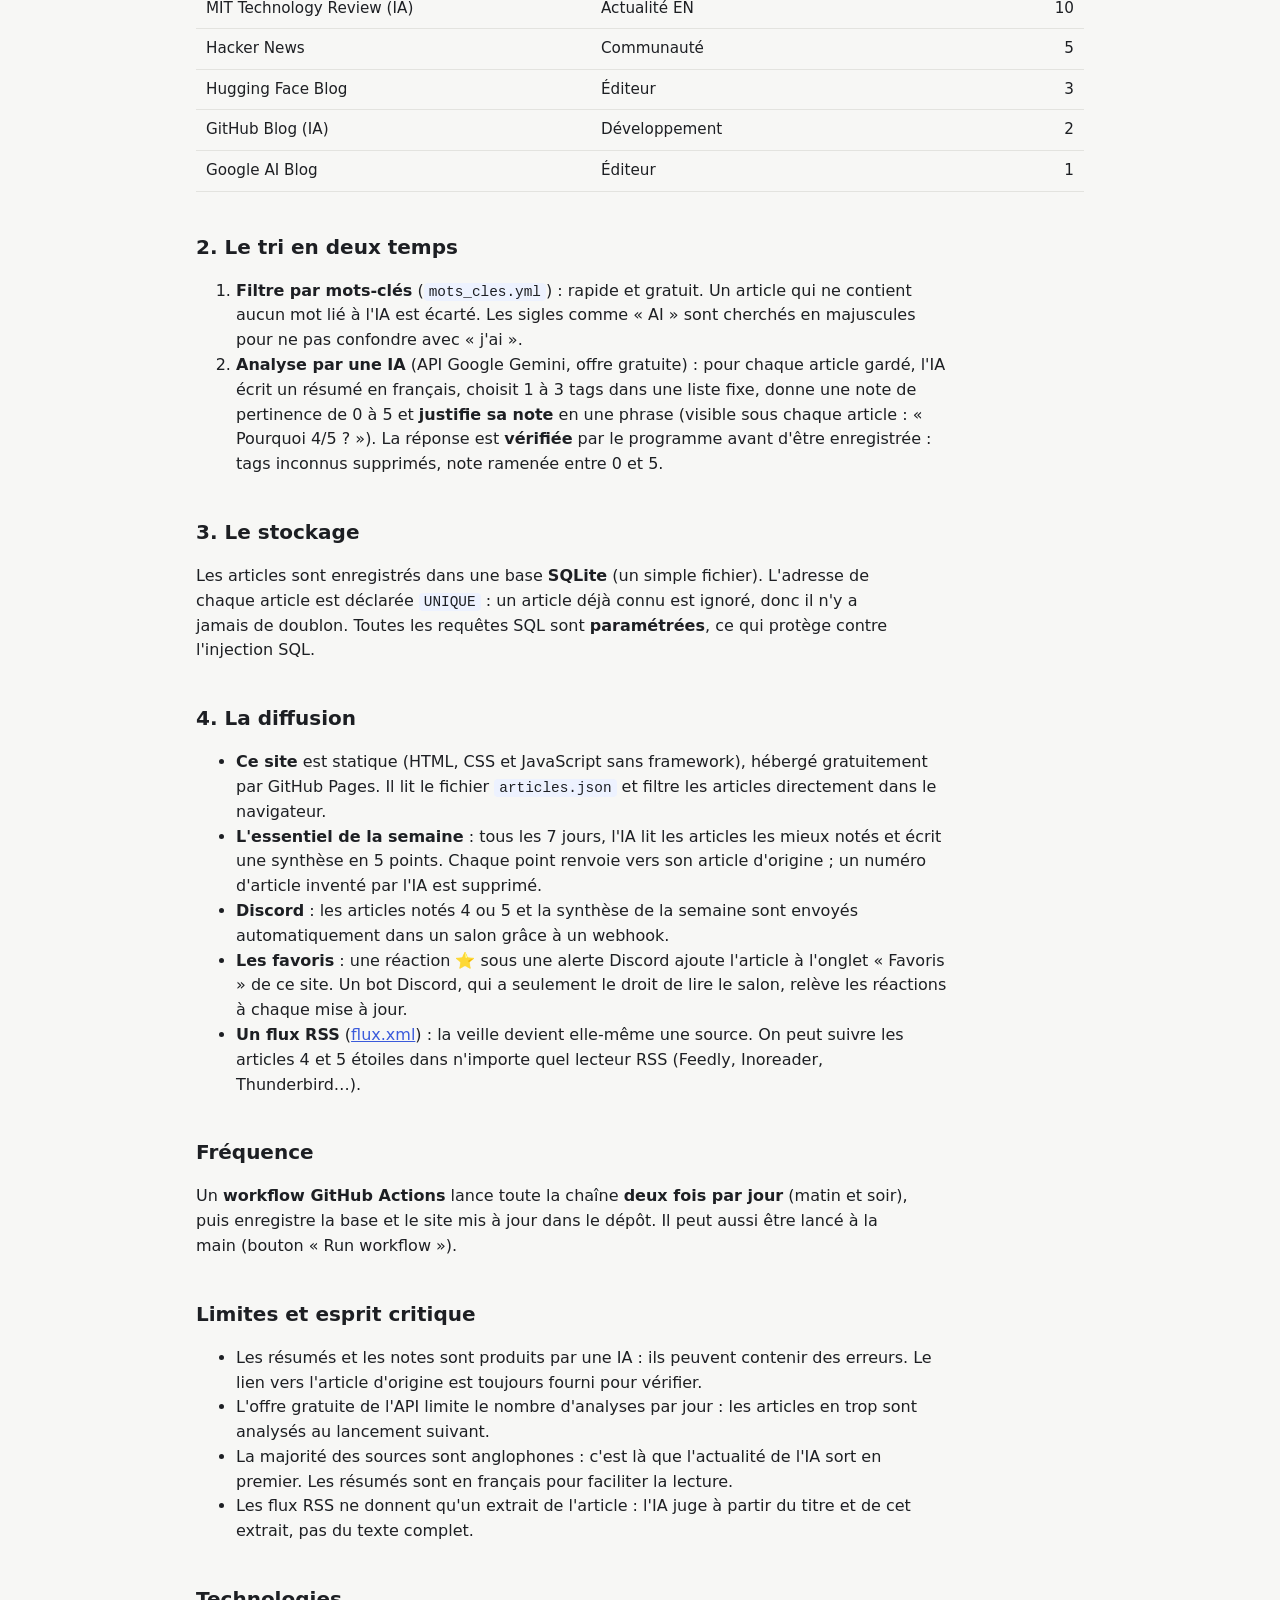
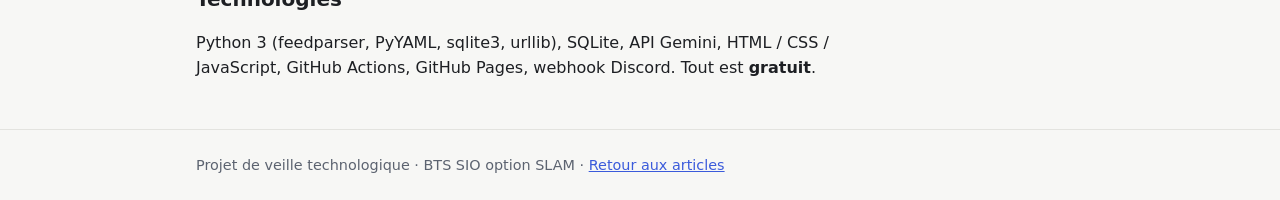
==== commit 114b4b04: "Favoris : réaction ⭐ sur Discord → onglet Favoris du site et salon #favoris - alerte_discord.py : un" ====
--- a/docs/methodologie.html
+++ b/docs/methodologie.html
@@ -20,6 +20,7 @@
             <nav class="menu">
                 <a href="index.html">Articles</a>
                 <a href="methodologie.html" aria-current="page">Méthodologie</a>
+                <a href="index.html?favoris=1">Favoris</a>
                 <a href="flux.xml" title="Suivre les articles 4 et 5 étoiles dans un lecteur RSS">Flux RSS</a>
                 <a href="https://github.com/mohamed-ali-akir/veille-ia">Code source</a>
             </nav>
@@ -142,6 +143,11 @@
             <li>
                 <strong>Discord</strong> : les articles notés 4 ou 5 et la synthèse de la
                 semaine sont envoyés automatiquement dans un salon grâce à un webhook.
+            </li>
+            <li>
+                <strong>Les favoris</strong> : une réaction ⭐ sous une alerte Discord ajoute
+                l'article à l'onglet « Favoris » de ce site. Un bot Discord, qui a seulement le
+                droit de lire le salon, relève les réactions à chaque mise à jour.
             </li>
             <li>
                 <strong>Un flux RSS</strong> (<a href="flux.xml">flux.xml</a>) : la veille
--- a/docs/style.css
+++ b/docs/style.css
@@ -181,6 +181,34 @@
     width: 100%;
 }
 
+/* ---------- Onglets "Tous" / "Favoris" ---------- */
+
+.onglets { display: flex; gap: 4px; margin-bottom: 12px; border-bottom: 1px solid var(--bordure); }
+
+.onglet {
+    font: inherit;
+    font-size: 0.95rem;
+    padding: 8px 14px;
+    background: none;
+    border: none;
+    border-bottom: 2px solid transparent;
+    margin-bottom: -1px;
+    color: var(--texte-doux);
+    cursor: pointer;
+}
+
+.onglet:hover { color: var(--texte); }
+.onglet[aria-pressed="true"] { color: var(--texte); font-weight: 600; border-bottom-color: var(--accent); }
+
+.badge-favori {
+    font-size: 0.72rem;
+    font-weight: 700;
+    color: var(--etoile);
+    border: 1px solid var(--etoile);
+    padding: 0 6px;
+    border-radius: 4px;
+}
+
 /* ---------- Tags ---------- */
 
 .tags-filtre {
